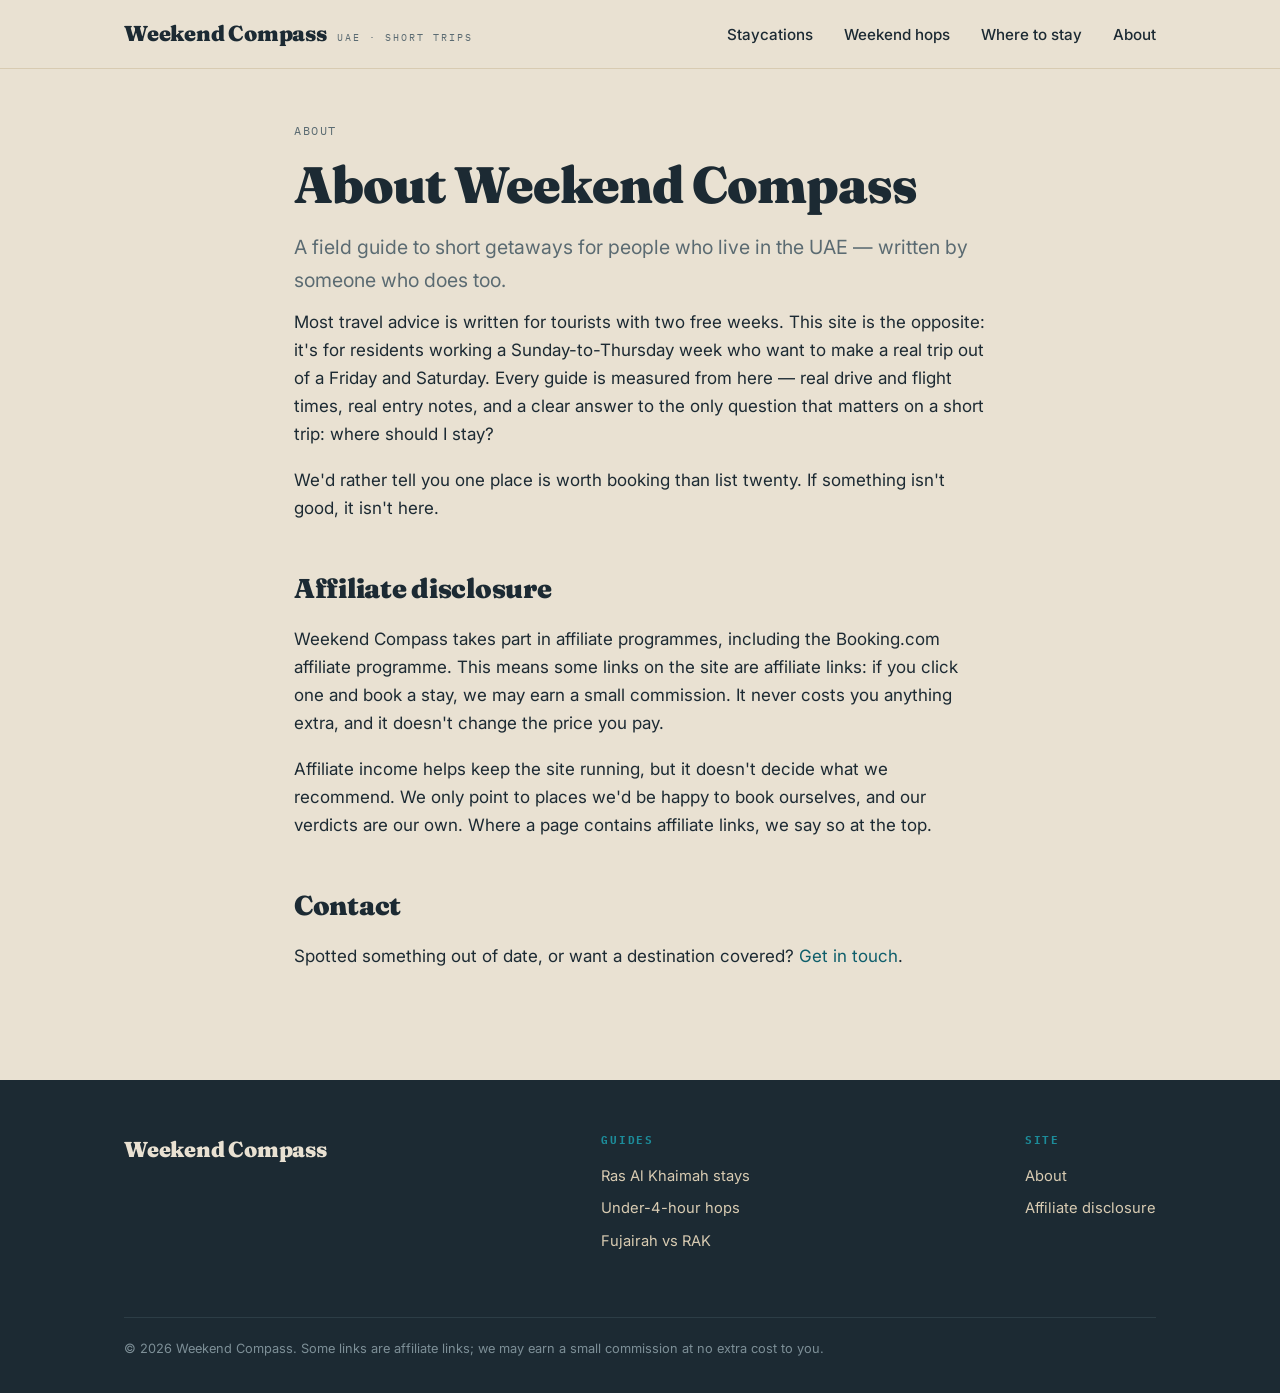
==== about.html @ 9d4f6bc1 "Add files via upload" ====
<!DOCTYPE html>
<html lang="en">
<head>
<meta charset="UTF-8">
<meta name="viewport" content="width=device-width, initial-scale=1">
<title>About & Affiliate Disclosure — Weekend Compass</title>
<meta name="description" content="About Weekend Compass, a resident's field guide to short getaways from the UAE, and our affiliate disclosure.">
<link rel="stylesheet" href="style.css">
</head>
<body>

<header class="site-head">
  <div class="wrap">
    <a class="brand" href="index.html"><b>Weekend Compass</b><span>UAE · short trips</span></a>
    <nav class="nav">
      <a href="index.html#staycations">Staycations</a>
      <a href="index.html#hops">Weekend hops</a>
      <a href="articles/ras-al-khaimah-where-to-stay.html">Where to stay</a>
      <a href="about.html">About</a>
    </nav>
  </div>
</header>

<article class="article">
  <div class="wrap">
    <div class="meta">About</div>
    <h1>About Weekend Compass</h1>
    <p class="lede">A field guide to short getaways for people who live in the UAE — written by someone who does too.</p>
    <p>Most travel advice is written for tourists with two free weeks. This site is the opposite: it's for residents working a Sunday-to-Thursday week who want to make a real trip out of a Friday and Saturday. Every guide is measured from here — real drive and flight times, real entry notes, and a clear answer to the only question that matters on a short trip: where should I stay?</p>
    <p>We'd rather tell you one place is worth booking than list twenty. If something isn't good, it isn't here.</p>

    <h2 id="disclosure">Affiliate disclosure</h2>
    <p>Weekend Compass takes part in affiliate programmes, including the Booking.com affiliate programme. This means some links on the site are affiliate links: if you click one and book a stay, we may earn a small commission. It never costs you anything extra, and it doesn't change the price you pay.</p>
    <p>Affiliate income helps keep the site running, but it doesn't decide what we recommend. We only point to places we'd be happy to book ourselves, and our verdicts are our own. Where a page contains affiliate links, we say so at the top.</p>

    <h2>Contact</h2>
    <p>Spotted something out of date, or want a destination covered? <a href="#REPLACE-WITH-CONTACT">Get in touch</a>.</p>
  </div>
</article>

<footer class="site-foot">
  <div class="wrap">
    <div class="col"><a class="brand" href="index.html"><b>Weekend Compass</b></a></div>
    <div class="col"><h4>Guides</h4>
      <a href="articles/ras-al-khaimah-where-to-stay.html">Ras Al Khaimah stays</a>
      <a href="articles/weekend-getaways-from-dubai-under-4-hours.html">Under-4-hour hops</a>
      <a href="articles/fujairah-vs-ras-al-khaimah.html">Fujairah vs RAK</a>
    </div>
    <div class="col"><h4>Site</h4>
      <a href="about.html">About</a>
      <a href="about.html#disclosure">Affiliate disclosure</a>
    </div>
    <div class="fine">© 2026 Weekend Compass. Some links are affiliate links; we may earn a small commission at no extra cost to you.</div>
  </div>
</footer>

</body>
</html>
---- style.css ----
/* ============================================================
   Weekend Compass — UAE weekend & short-getaway field guide
   Palette:
     --sand      #E9E1D2  page base (warm sandstone)
     --sand-deep #D8CBB2  panels
     --ink       #1C2A33  text (deep gulf-slate)
     --gulf      #0E5E6B  primary (deep gulf teal-blue)
     --gulf-lite #1C8C9A  hover / accents
     --ember     #C4622D  action accent (souk terracotta, used sparingly)
     --paper     #FBF8F1  cards
   Type: 'Fraunces' display, 'Inter' body, 'IBM Plex Mono' data/eyebrows
   ============================================================ */

@import url('https://fonts.googleapis.com/css2?family=Fraunces:opsz,wght@9..144,400;9..144,600;9..144,900&family=Inter:wght@400;500;600&family=IBM+Plex+Mono:wght@500&display=swap');

:root{
  --sand:#E9E1D2; --sand-deep:#D8CBB2; --ink:#1C2A33;
  --gulf:#0E5E6B; --gulf-lite:#1C8C9A; --ember:#C4622D;
  --paper:#FBF8F1; --muted:#5b6b72;
  --maxw:1080px;
}

*{box-sizing:border-box;margin:0;padding:0}
html{scroll-behavior:smooth}
body{
  font-family:'Inter',system-ui,sans-serif;
  background:var(--sand); color:var(--ink);
  line-height:1.65; font-size:17px;
  -webkit-font-smoothing:antialiased;
}
a{color:var(--gulf); text-decoration:none}
a:hover{color:var(--gulf-lite)}
img{max-width:100%;display:block}

.wrap{max-width:var(--maxw); margin:0 auto; padding:0 24px}

/* ---- eyebrow / mono utility ---- */
.eyebrow{
  font-family:'IBM Plex Mono',monospace; font-size:.72rem;
  letter-spacing:.22em; text-transform:uppercase; color:var(--ember);
}

/* ---- header ---- */
.site-head{
  border-bottom:1px solid var(--sand-deep);
  background:var(--sand);
  position:sticky; top:0; z-index:50;
}
.site-head .wrap{display:flex; align-items:center; justify-content:space-between; padding-top:16px; padding-bottom:16px}
.brand{display:flex; align-items:baseline; gap:10px; font-family:'Fraunces',serif}
.brand b{font-weight:900; font-size:1.35rem; letter-spacing:-.01em; color:var(--ink)}
.brand span{font-family:'IBM Plex Mono',monospace; font-size:.62rem; letter-spacing:.2em; color:var(--muted); text-transform:uppercase}
.nav a{margin-left:26px; font-weight:500; font-size:.95rem; color:var(--ink)}
.nav a:hover{color:var(--gulf)}
.nav-toggle{display:none}

/* ---- hero ---- */
.hero{padding:74px 0 58px; border-bottom:1px solid var(--sand-deep)}
.hero .eyebrow{margin-bottom:20px}
.hero h1{
  font-family:'Fraunces',serif; font-weight:900;
  font-size:clamp(2.6rem,6vw,4.5rem); line-height:1.02;
  letter-spacing:-.02em; max-width:15ch; margin-bottom:22px;
}
.hero h1 em{font-style:italic; color:var(--gulf)}
.hero p{font-size:1.2rem; max-width:52ch; color:var(--muted)}
.hero .cta{margin-top:34px; display:flex; gap:14px; flex-wrap:wrap}

.btn{
  display:inline-block; font-weight:600; font-size:.98rem;
  padding:13px 26px; border-radius:2px; transition:.18s;
}
.btn-primary{background:var(--gulf); color:#fff}
.btn-primary:hover{background:var(--gulf-lite); color:#fff}
.btn-ghost{border:1.5px solid var(--ink); color:var(--ink)}
.btn-ghost:hover{background:var(--ink); color:var(--sand)}

/* ---- section ---- */
.section{padding:64px 0}
.section-head{margin-bottom:38px; max-width:60ch}
.section-head h2{font-family:'Fraunces',serif; font-weight:900; font-size:clamp(1.8rem,4vw,2.6rem); letter-spacing:-.01em; line-height:1.08; margin-bottom:12px}
.section-head p{color:var(--muted)}

/* ---- guide grid ---- */
.grid{display:grid; grid-template-columns:repeat(3,1fr); gap:22px}
.card{
  background:var(--paper); border:1px solid var(--sand-deep);
  border-radius:3px; padding:26px; display:flex; flex-direction:column;
  transition:.18s; min-height:230px;
}
.card:hover{transform:translateY(-3px); border-color:var(--gulf-lite); box-shadow:0 10px 30px rgba(14,94,107,.09)}
.card .tag{font-family:'IBM Plex Mono',monospace; font-size:.66rem; letter-spacing:.16em; text-transform:uppercase; color:var(--gulf); margin-bottom:14px}
.card h3{font-family:'Fraunces',serif; font-weight:600; font-size:1.32rem; line-height:1.18; margin-bottom:10px}
.card p{font-size:.95rem; color:var(--muted); flex:1}
.card .more{margin-top:16px; font-weight:600; font-size:.9rem; color:var(--ember)}

/* ---- inline affiliate placeholder ---- */
.aff{
  background:linear-gradient(0deg,rgba(196,98,45,.06),rgba(196,98,45,.06)),var(--paper);
  border:1.5px dashed var(--ember); border-radius:4px;
  padding:18px 20px; margin:26px 0; font-size:.95rem;
}
.aff b{font-family:'IBM Plex Mono',monospace; font-size:.7rem; letter-spacing:.14em; text-transform:uppercase; color:var(--ember); display:block; margin-bottom:6px}
.aff .book-btn{display:inline-block; margin-top:10px; background:var(--gulf); color:#fff; padding:10px 20px; border-radius:2px; font-weight:600; font-size:.9rem}

/* ---- article body ---- */
.article{padding:52px 0}
.article .wrap{max-width:740px}
.article .meta{font-family:'IBM Plex Mono',monospace; font-size:.72rem; letter-spacing:.14em; text-transform:uppercase; color:var(--muted); margin-bottom:18px}
.article h1{font-family:'Fraunces',serif; font-weight:900; font-size:clamp(2rem,5vw,3.2rem); line-height:1.05; letter-spacing:-.02em; margin-bottom:20px}
.article .lede{font-size:1.22rem; color:var(--muted); margin-bottom:12px}
.article h2{font-family:'Fraunces',serif; font-weight:900; font-size:1.7rem; margin:44px 0 14px; letter-spacing:-.01em}
.article h3{font-family:'Fraunces',serif; font-weight:600; font-size:1.28rem; margin:30px 0 10px}
.article p{margin-bottom:18px}
.article ul,.article ol{margin:0 0 18px 22px}
.article li{margin-bottom:8px}
.article .disclosure{background:var(--sand-deep); border-radius:4px; padding:14px 18px; font-size:.85rem; color:var(--ink); margin-bottom:34px}

/* ---- data table ---- */
.tbl{width:100%; border-collapse:collapse; margin:24px 0; font-size:.92rem; background:var(--paper)}
.tbl th,.tbl td{text-align:left; padding:12px 14px; border-bottom:1px solid var(--sand-deep)}
.tbl th{font-family:'IBM Plex Mono',monospace; font-size:.68rem; letter-spacing:.1em; text-transform:uppercase; color:var(--gulf); background:var(--sand)}
.tbl tr:hover td{background:rgba(28,140,154,.05)}

/* ---- callout ---- */
.note{border-left:3px solid var(--gulf); background:var(--paper); padding:16px 20px; margin:24px 0; font-size:.95rem}
.note b{color:var(--gulf)}

/* ---- faq ---- */
.faq details{border-bottom:1px solid var(--sand-deep); padding:16px 0}
.faq summary{font-family:'Fraunces',serif; font-weight:600; font-size:1.12rem; cursor:pointer; list-style:none}
.faq summary::-webkit-details-marker{display:none}
.faq summary::before{content:"+"; color:var(--ember); font-family:'IBM Plex Mono',monospace; margin-right:12px}
.faq details[open] summary::before{content:"–"}
.faq p{margin-top:12px}

/* ---- footer ---- */
.site-foot{background:var(--ink); color:var(--sand); padding:52px 0 34px; margin-top:40px}
.site-foot .wrap{display:flex; justify-content:space-between; flex-wrap:wrap; gap:30px}
.site-foot .brand b{color:var(--sand)}
.site-foot a{color:var(--sand-deep)}
.site-foot a:hover{color:#fff}
.site-foot .col h4{font-family:'IBM Plex Mono',monospace; font-size:.68rem; letter-spacing:.16em; text-transform:uppercase; color:var(--gulf-lite); margin-bottom:14px}
.site-foot .col a{display:block; font-size:.92rem; margin-bottom:8px}
.site-foot .fine{width:100%; border-top:1px solid #2c3d46; margin-top:26px; padding-top:20px; font-size:.8rem; color:#7d8f97}

/* ---- responsive ---- */
@media(max-width:820px){
  .grid{grid-template-columns:1fr 1fr}
}
@media(max-width:600px){
  .grid{grid-template-columns:1fr}
  .nav{display:none}
  .hero{padding:52px 0 40px}
  .section{padding:46px 0}
}

@media(prefers-reduced-motion:reduce){
  *{transition:none!important; scroll-behavior:auto!important}
}
:focus-visible{outline:3px solid var(--gulf-lite); outline-offset:2px}
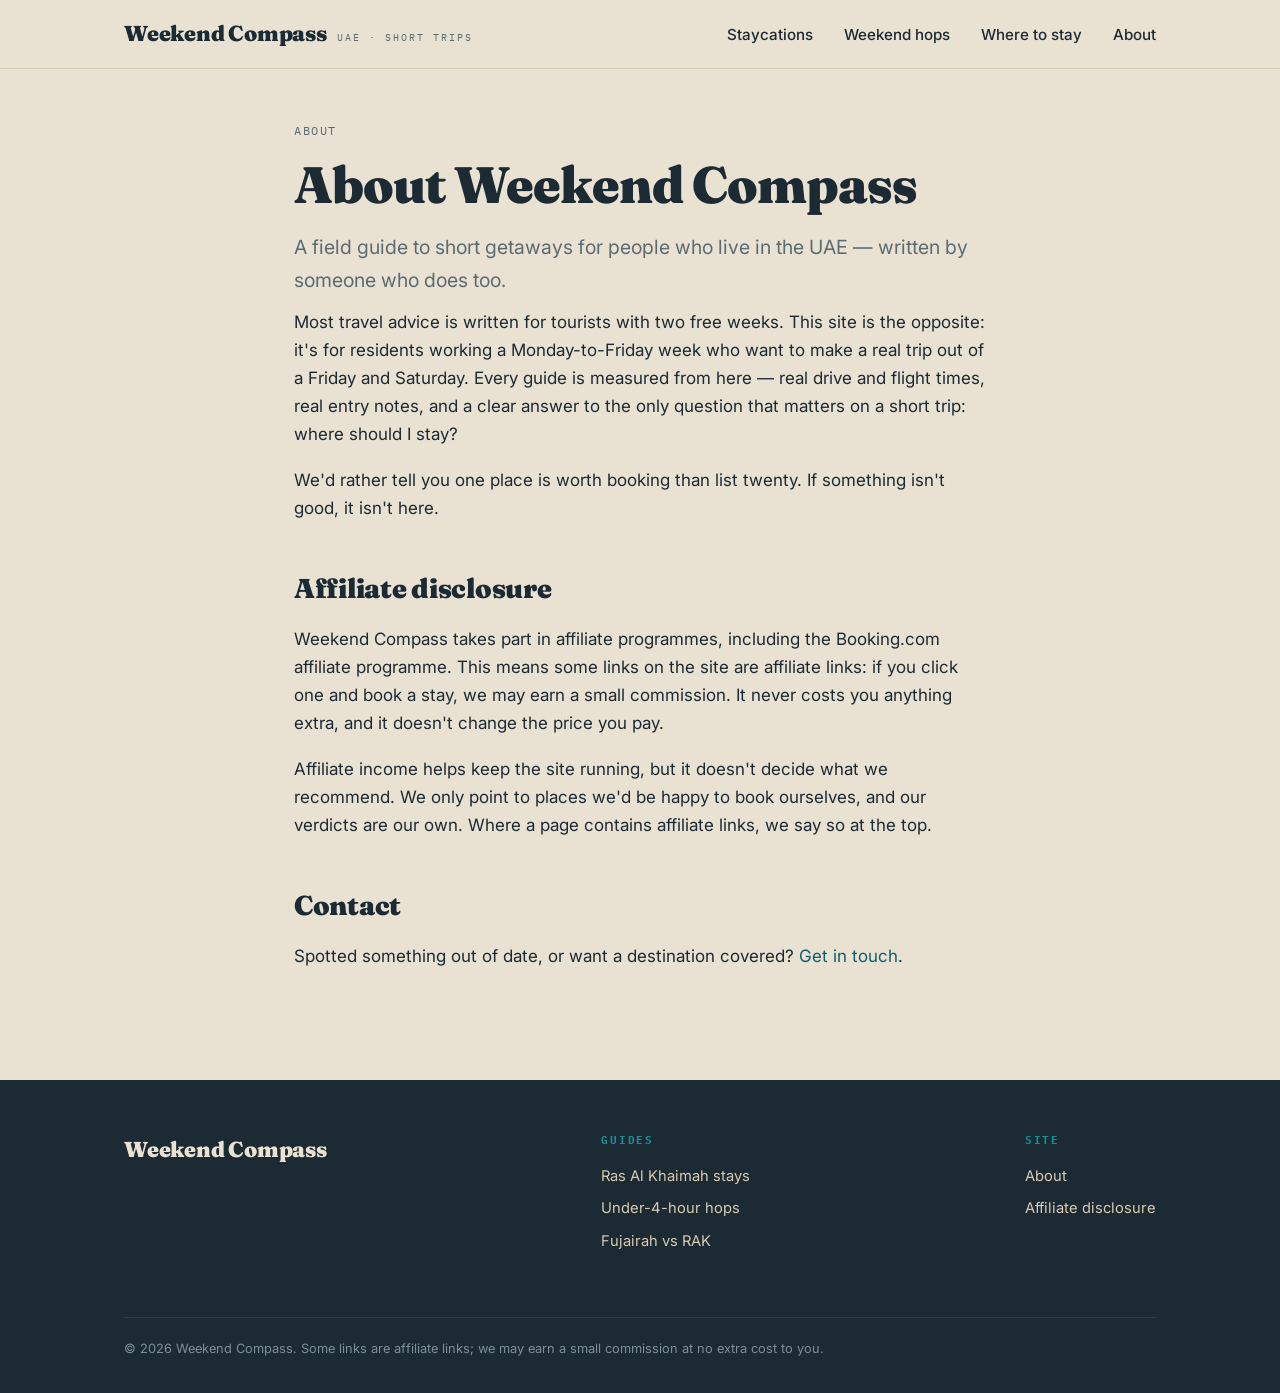
==== commit 62dbce3f: "Add files via upload" ====
--- a/about.html
+++ b/about.html
@@ -15,7 +15,7 @@
     <nav class="nav">
       <a href="index.html#staycations">Staycations</a>
       <a href="index.html#hops">Weekend hops</a>
-      <a href="articles/ras-al-khaimah-where-to-stay.html">Where to stay</a>
+      <a href="ras-al-khaimah-where-to-stay.html">Where to stay</a>
       <a href="about.html">About</a>
     </nav>
   </div>
@@ -26,7 +26,7 @@
     <div class="meta">About</div>
     <h1>About Weekend Compass</h1>
     <p class="lede">A field guide to short getaways for people who live in the UAE — written by someone who does too.</p>
-    <p>Most travel advice is written for tourists with two free weeks. This site is the opposite: it's for residents working a Sunday-to-Thursday week who want to make a real trip out of a Friday and Saturday. Every guide is measured from here — real drive and flight times, real entry notes, and a clear answer to the only question that matters on a short trip: where should I stay?</p>
+    <p>Most travel advice is written for tourists with two free weeks. This site is the opposite: it's for residents working a Monday-to-Friday week who want to make a real trip out of a Friday and Saturday. Every guide is measured from here — real drive and flight times, real entry notes, and a clear answer to the only question that matters on a short trip: where should I stay?</p>
     <p>We'd rather tell you one place is worth booking than list twenty. If something isn't good, it isn't here.</p>
 
     <h2 id="disclosure">Affiliate disclosure</h2>
@@ -42,9 +42,9 @@
   <div class="wrap">
     <div class="col"><a class="brand" href="index.html"><b>Weekend Compass</b></a></div>
     <div class="col"><h4>Guides</h4>
-      <a href="articles/ras-al-khaimah-where-to-stay.html">Ras Al Khaimah stays</a>
-      <a href="articles/weekend-getaways-from-dubai-under-4-hours.html">Under-4-hour hops</a>
-      <a href="articles/fujairah-vs-ras-al-khaimah.html">Fujairah vs RAK</a>
+      <a href="ras-al-khaimah-where-to-stay.html">Ras Al Khaimah stays</a>
+      <a href="weekend-getaways-from-dubai-under-4-hours.html">Under-4-hour hops</a>
+      <a href="fujairah-vs-ras-al-khaimah.html">Fujairah vs RAK</a>
     </div>
     <div class="col"><h4>Site</h4>
       <a href="about.html">About</a>
